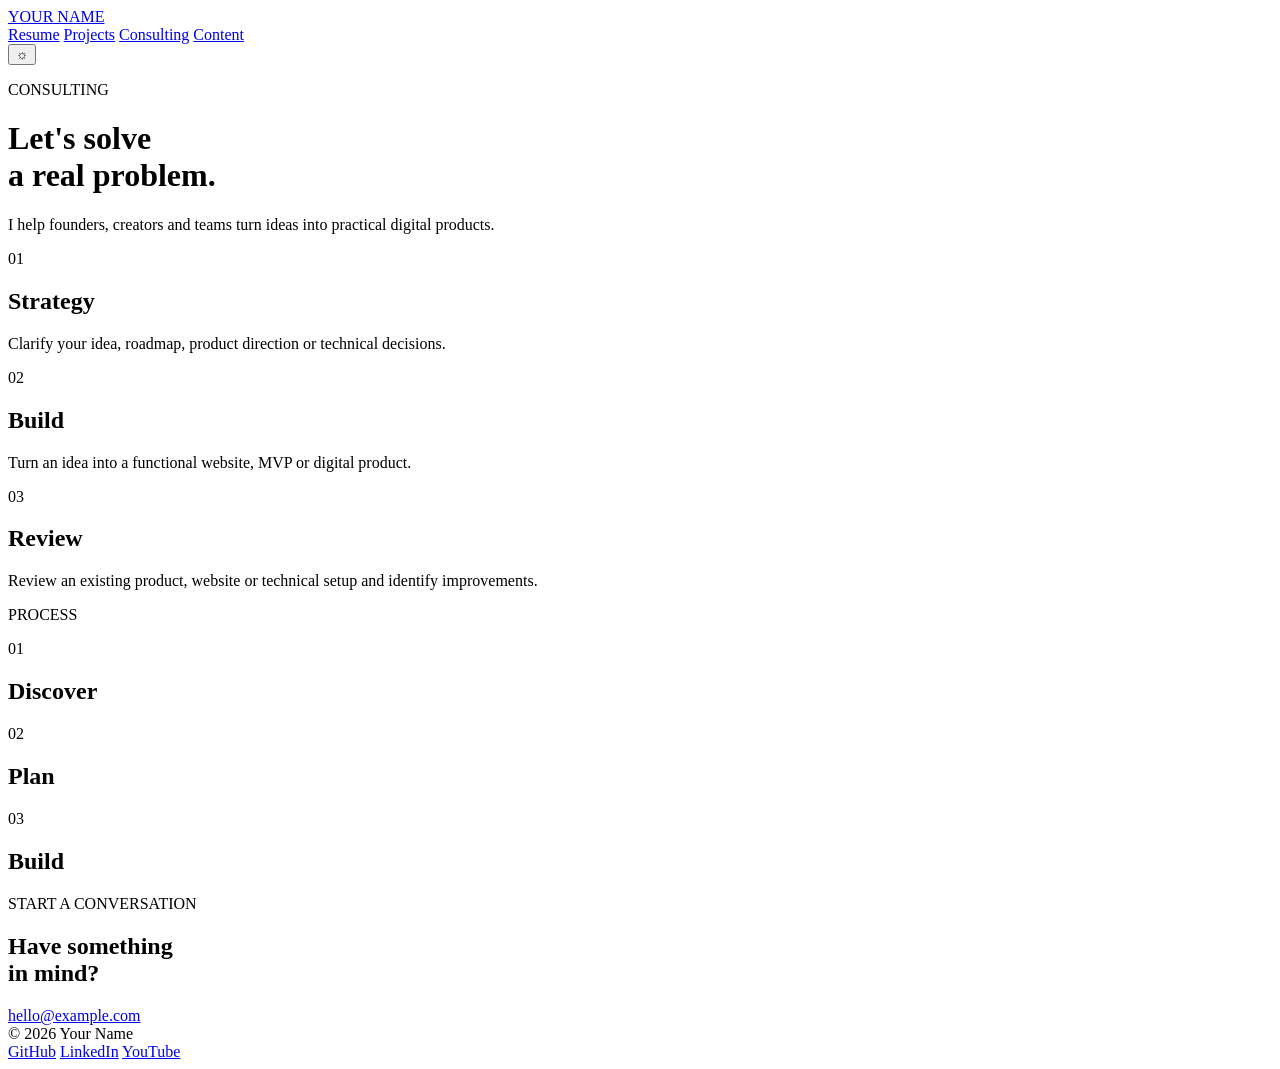
==== consulting.html @ 7d842331 "Add consulting.html with service offerings and process" ====
<!DOCTYPE html>
<html lang="en">
<head>
  <meta charset="UTF-8">
  <meta name="viewport" content="width=device-width, initial-scale=1.0">
  <title>Consulting — Your Name</title>
  <link rel="stylesheet" href="style.css">
</head>

<body>

<header class="navbar">
  <a href="index.html" class="logo">YOUR NAME</a>

  <nav>
    <a href="resume.html">Resume</a>
    <a href="projects.html">Projects</a>
    <a class="active" href="consulting.html">Consulting</a>
    <a href="content.html">Content</a>
  </nav>

  <button id="themeToggle" class="theme-btn">☼</button>
</header>


<main class="page">

  <p class="label">CONSULTING</p>

  <h1>Let's solve<br>a real problem.</h1>

  <p class="page-intro">
    I help founders, creators and teams turn ideas
    into practical digital products.
  </p>


  <section class="services">

    <article>
      <span>01</span>
      <h2>Strategy</h2>
      <p>
        Clarify your idea, roadmap, product direction
        or technical decisions.
      </p>
    </article>

    <article>
      <span>02</span>
      <h2>Build</h2>
      <p>
        Turn an idea into a functional website,
        MVP or digital product.
      </p>
    </article>

    <article>
      <span>03</span>
      <h2>Review</h2>
      <p>
        Review an existing product, website or
        technical setup and identify improvements.
      </p>
    </article>

  </section>


  <section class="process">

    <p class="label">PROCESS</p>

    <div class="process-row">
      <div>
        <span>01</span>
        <h2>Discover</h2>
      </div>

      <div>
        <span>02</span>
        <h2>Plan</h2>
      </div>

      <div>
        <span>03</span>
        <h2>Build</h2>
      </div>
    </div>

  </section>


  <section class="contact-box">

    <p class="label">START A CONVERSATION</p>

    <h2>Have something<br>in mind?</h2>

    <a href="mailto:hello@example.com" class="btn btn-dark">
      hello@example.com
    </a>

  </section>

</main>


<footer>
  <span>© 2026 Your Name</span>

  <div>
    <a href="#">GitHub</a>
    <a href="#">LinkedIn</a>
    <a href="#">YouTube</a>
  </div>
</footer>

<script src="script.js"></script>

</body>
</html>
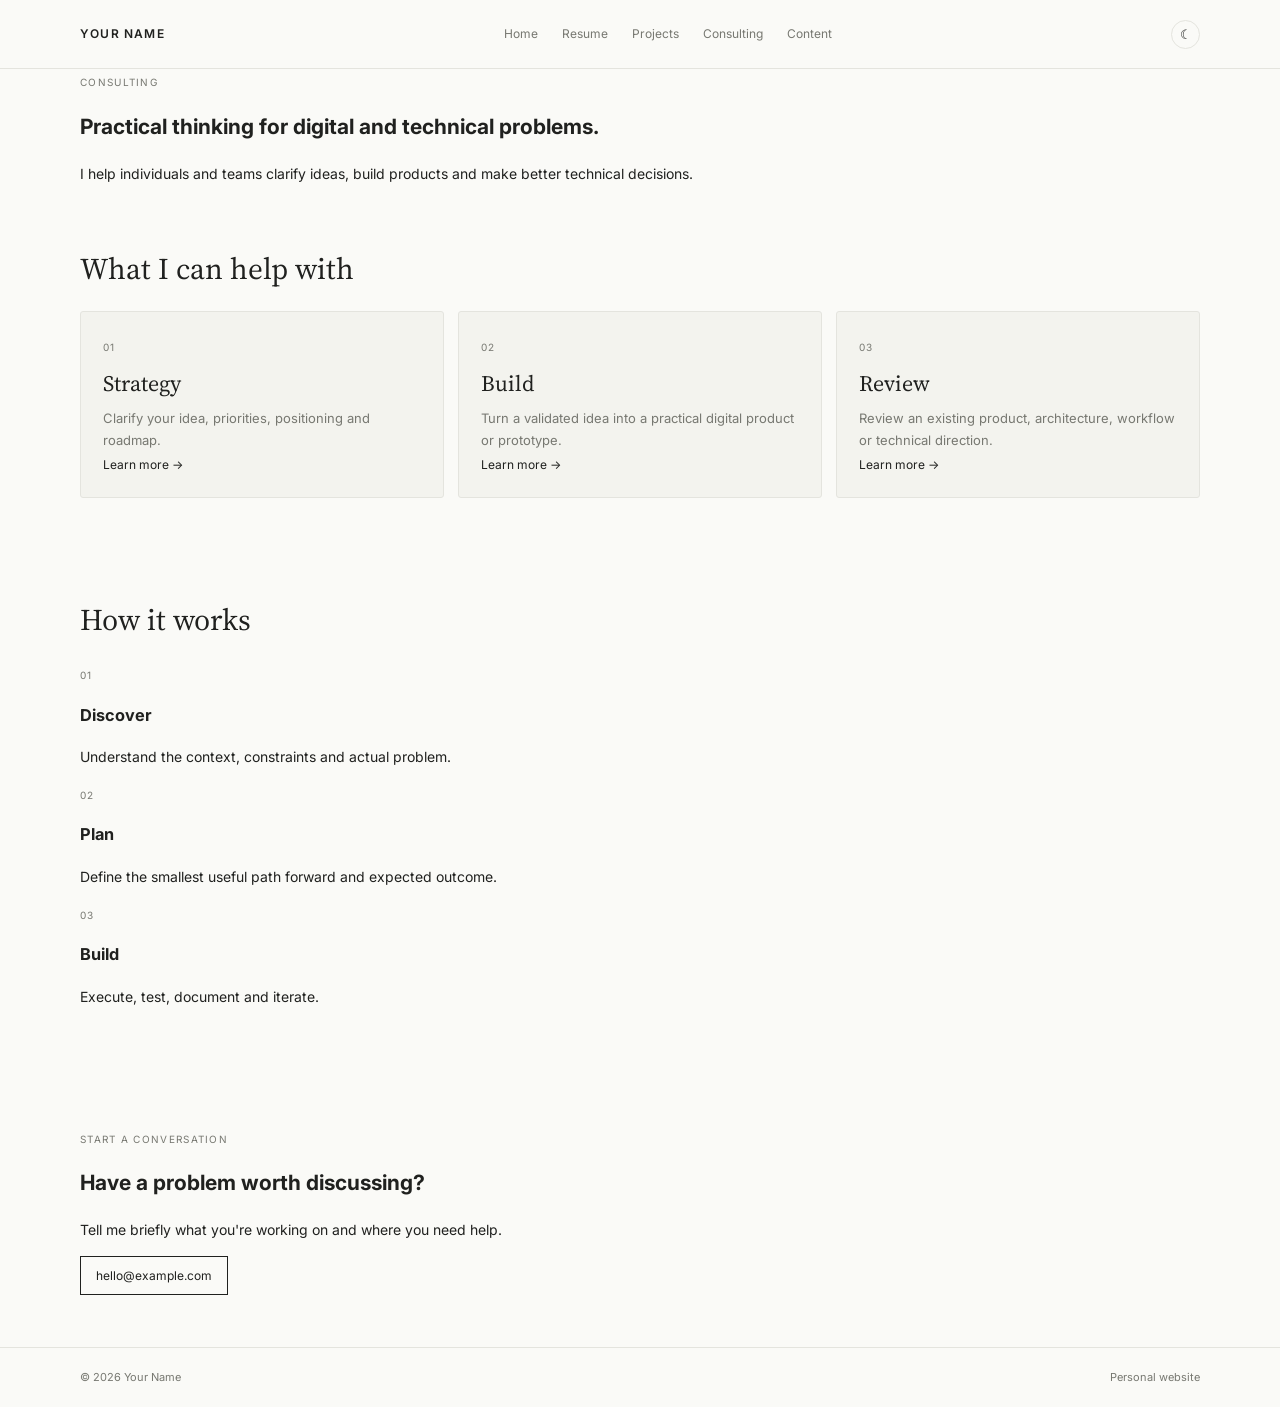
==== commit a075efdd: "Refactor consulting.html for improved layout and content Updated the structure and content of the co" ====
--- a/consulting.html
+++ b/consulting.html
@@ -9,114 +9,141 @@
 
 <body>
 
-<header class="navbar">
-  <a href="index.html" class="logo">YOUR NAME</a>
+<header class="header">
+  <div class="container nav">
+    <a href="index.html" class="logo">YOUR NAME</a>
 
-  <nav>
-    <a href="resume.html">Resume</a>
-    <a href="projects.html">Projects</a>
-    <a class="active" href="consulting.html">Consulting</a>
-    <a href="content.html">Content</a>
-  </nav>
+    <nav>
+      <a href="index.html">Home</a>
+      <a href="resume.html">Resume</a>
+      <a href="projects.html">Projects</a>
+      <a href="consulting.html">Consulting</a>
+      <a href="content.html">Content</a>
+    </nav>
 
-  <button id="themeToggle" class="theme-btn">☼</button>
+    <button id="themeToggle">☾</button>
+  </div>
 </header>
 
+<main>
 
-<main class="page">
-
-  <p class="label">CONSULTING</p>
-
-  <h1>Let's solve<br>a real problem.</h1>
-
-  <p class="page-intro">
-    I help founders, creators and teams turn ideas
-    into practical digital products.
+<section class="page-hero container">
+  <span class="small-label">CONSULTING</span>
+  <h1>Practical thinking for digital and technical problems.</h1>
+  <p>
+    I help individuals and teams clarify ideas,
+    build products and make better technical decisions.
   </p>
+</section>
 
 
-  <section class="services">
+<section class="section container">
 
-    <article>
-      <span>01</span>
-      <h2>Strategy</h2>
+  <div class="section-heading">
+    <h2>What I can help with</h2>
+  </div>
+
+  <div class="cards">
+
+    <article class="card service-card">
+      <span class="small-label">01</span>
+      <h3>Strategy</h3>
       <p>
-        Clarify your idea, roadmap, product direction
-        or technical decisions.
+        Clarify your idea, priorities, positioning
+        and roadmap.
+      </p>
+      <a href="#" class="text-link">Learn more →</a>
+    </article>
+
+    <article class="card service-card">
+      <span class="small-label">02</span>
+      <h3>Build</h3>
+      <p>
+        Turn a validated idea into a practical
+        digital product or prototype.
+      </p>
+      <a href="#" class="text-link">Learn more →</a>
+    </article>
+
+    <article class="card service-card">
+      <span class="small-label">03</span>
+      <h3>Review</h3>
+      <p>
+        Review an existing product, architecture,
+        workflow or technical direction.
+      </p>
+      <a href="#" class="text-link">Learn more →</a>
+    </article>
+
+  </div>
+
+</section>
+
+
+<section class="section container">
+
+  <div class="section-heading">
+    <h2>How it works</h2>
+  </div>
+
+  <div class="process-grid">
+
+    <article class="process-card">
+      <span class="small-label">01</span>
+      <h3>Discover</h3>
+      <p>
+        Understand the context, constraints
+        and actual problem.
       </p>
     </article>
 
-    <article>
-      <span>02</span>
-      <h2>Build</h2>
+    <article class="process-card">
+      <span class="small-label">02</span>
+      <h3>Plan</h3>
       <p>
-        Turn an idea into a functional website,
-        MVP or digital product.
+        Define the smallest useful path forward
+        and expected outcome.
       </p>
     </article>
 
-    <article>
-      <span>03</span>
-      <h2>Review</h2>
+    <article class="process-card">
+      <span class="small-label">03</span>
+      <h3>Build</h3>
       <p>
-        Review an existing product, website or
-        technical setup and identify improvements.
+        Execute, test, document and iterate.
       </p>
     </article>
 
-  </section>
+  </div>
+
+</section>
 
 
-  <section class="process">
+<section class="section container">
 
-    <p class="label">PROCESS</p>
-
-    <div class="process-row">
-      <div>
-        <span>01</span>
-        <h2>Discover</h2>
-      </div>
-
-      <div>
-        <span>02</span>
-        <h2>Plan</h2>
-      </div>
-
-      <div>
-        <span>03</span>
-        <h2>Build</h2>
-      </div>
-    </div>
-
-  </section>
-
-
-  <section class="contact-box">
-
-    <p class="label">START A CONVERSATION</p>
-
-    <h2>Have something<br>in mind?</h2>
-
-    <a href="mailto:hello@example.com" class="btn btn-dark">
+  <div class="contact-card">
+    <span class="small-label">START A CONVERSATION</span>
+    <h2>Have a problem worth discussing?</h2>
+    <p>
+      Tell me briefly what you're working on
+      and where you need help.
+    </p>
+    <a href="mailto:hello@example.com" class="btn">
       hello@example.com
     </a>
+  </div>
 
-  </section>
+</section>
 
 </main>
 
-
 <footer>
-  <span>© 2026 Your Name</span>
-
-  <div>
-    <a href="#">GitHub</a>
-    <a href="#">LinkedIn</a>
-    <a href="#">YouTube</a>
+  <div class="container footer-inner">
+    <span>© 2026 Your Name</span>
+    <span>Personal website</span>
   </div>
 </footer>
 
 <script src="script.js"></script>
-
 </body>
 </html>
--- a/style.css
+++ b/style.css
@@ -0,0 +1,346 @@
+@import url('https://fonts.googleapis.com/css2?family=Inter:wght@400;500;600&family=Source+Serif+4:wght@400;500&display=swap');
+
+:root {
+  --bg: #fafaf7;
+  --text: #20211f;
+  --muted: #777871;
+  --border: #e4e4de;
+  --card: #f3f3ee;
+}
+
+* {
+  box-sizing: border-box;
+}
+
+html {
+  scroll-behavior: smooth;
+}
+
+body {
+  margin: 0;
+  background: var(--bg);
+  color: var(--text);
+  font-family: Inter, sans-serif;
+  font-size: 14px;
+  line-height: 1.65;
+}
+
+.container {
+  width: min(1120px, calc(100% - 44px));
+  margin: auto;
+}
+
+a {
+  color: inherit;
+  text-decoration: none;
+}
+
+
+/* NAV */
+
+.header {
+  border-bottom: 1px solid var(--border);
+}
+
+.nav {
+  height: 68px;
+  display: flex;
+  align-items: center;
+  justify-content: space-between;
+}
+
+.logo {
+  font-size: 12px;
+  font-weight: 600;
+  letter-spacing: .1em;
+}
+
+nav {
+  display: flex;
+  gap: 24px;
+}
+
+nav a {
+  font-size: 12px;
+  color: var(--muted);
+}
+
+nav a:hover {
+  color: var(--text);
+}
+
+#themeToggle {
+  width: 29px;
+  height: 29px;
+  border: 1px solid var(--border);
+  background: transparent;
+  color: var(--text);
+  border-radius: 50%;
+  cursor: pointer;
+}
+
+
+/* HERO */
+
+.hero {
+  padding: 72px 0 62px;
+}
+
+.eyebrow,
+.small-label {
+  color: var(--muted);
+  font-size: 10px;
+  text-transform: uppercase;
+  letter-spacing: .13em;
+}
+
+.eyebrow {
+  margin-bottom: 15px;
+}
+
+.hero h1 {
+  max-width: 780px;
+  margin: 0;
+  font-family: "Source Serif 4", Georgia, serif;
+  font-size: clamp(42px, 5vw, 60px);
+  line-height: 1.08;
+  font-weight: 400;
+  letter-spacing: -.025em;
+}
+
+.hero-text {
+  max-width: 610px;
+  margin: 20px 0 24px;
+  color: var(--muted);
+  font-size: 15px;
+}
+
+.hero-actions {
+  display: flex;
+  gap: 10px;
+}
+
+.btn {
+  display: inline-block;
+  padding: 9px 15px;
+  border: 1px solid var(--text);
+  font-size: 12px;
+}
+
+.btn.secondary {
+  border-color: var(--border);
+  color: var(--muted);
+}
+
+
+/* SECTIONS */
+
+.section {
+  padding: 52px 0;
+}
+
+.section-heading {
+  display: flex;
+  align-items: baseline;
+  justify-content: space-between;
+  margin-bottom: 24px;
+}
+
+.section-heading h2,
+.about h2,
+.contact h2 {
+  margin: 0;
+  font-family: "Source Serif 4", Georgia, serif;
+  font-size: 30px;
+  line-height: 1.2;
+  font-weight: 400;
+}
+
+.section-heading a {
+  color: var(--muted);
+  font-size: 11px;
+}
+
+
+/* CARDS */
+
+.cards {
+  display: grid;
+  grid-template-columns: repeat(3, 1fr);
+  gap: 14px;
+}
+
+.card {
+  padding: 22px;
+  background: var(--card);
+  border: 1px solid var(--border);
+  border-radius: 3px;
+}
+
+.card h3 {
+  margin: 8px 0 7px;
+  font-family: "Source Serif 4", Georgia, serif;
+  font-size: 22px;
+  font-weight: 400;
+}
+
+.card p {
+  margin: 0;
+  color: var(--muted);
+  font-size: 13px;
+}
+
+.tags {
+  display: flex;
+  gap: 6px;
+  margin-top: 18px;
+}
+
+.tags span {
+  padding: 3px 7px;
+  border: 1px solid var(--border);
+  color: var(--muted);
+  font-size: 10px;
+}
+
+
+/* ABOUT */
+
+.about {
+  display: grid;
+  grid-template-columns: 1fr 1.7fr;
+  gap: 65px;
+}
+
+.about p {
+  max-width: 650px;
+  margin: 0 0 12px;
+  font-size: 15px;
+}
+
+.text-link {
+  display: inline-block;
+  margin-top: 4px;
+  font-size: 12px;
+}
+
+
+/* CONTENT */
+
+.content-grid {
+  display: grid;
+  grid-template-columns: 1fr 1fr;
+  gap: 14px;
+}
+
+.content-grid article {
+  padding: 22px;
+  background: var(--card);
+  border: 1px solid var(--border);
+  border-radius: 3px;
+}
+
+.content-grid h3 {
+  margin: 7px 0 4px;
+  font-family: "Source Serif 4", Georgia, serif;
+  font-size: 21px;
+  font-weight: 400;
+}
+
+.content-grid p {
+  margin: 0;
+  color: var(--muted);
+  font-size: 13px;
+}
+
+
+/* CONTACT */
+
+.contact {
+  padding-top: 58px;
+  padding-bottom: 65px;
+}
+
+.contact h2 {
+  max-width: 550px;
+  margin: 10px 0 20px;
+}
+
+
+/* FOOTER */
+
+footer {
+  border-top: 1px solid var(--border);
+}
+
+.footer-inner {
+  display: flex;
+  justify-content: space-between;
+  padding: 20px 0;
+  color: var(--muted);
+  font-size: 11px;
+}
+
+
+/* DARK MODE */
+
+body.dark {
+  --bg: #181916;
+  --text: #eeeeea;
+  --muted: #a3a49d;
+  --border: #383934;
+  --card: #20211e;
+}
+
+
+/* MOBILE */
+
+@media (max-width: 720px) {
+
+  .container {
+    width: min(100% - 28px, 1120px);
+  }
+
+  nav {
+    gap: 11px;
+  }
+
+  nav a {
+    font-size: 11px;
+  }
+
+  .hero {
+    padding: 58px 0 50px;
+  }
+
+  .hero h1 {
+    font-size: 43px;
+  }
+
+  .section {
+    padding: 42px 0;
+  }
+
+  .section-heading {
+    margin-bottom: 18px;
+  }
+
+  .cards,
+  .content-grid {
+    grid-template-columns: 1fr;
+  }
+
+  .about {
+    grid-template-columns: 1fr;
+    gap: 20px;
+  }
+
+  .footer-inner {
+    display: block;
+  }
+
+  .footer-inner span {
+    display: block;
+    margin-bottom: 4px;
+  }
+}
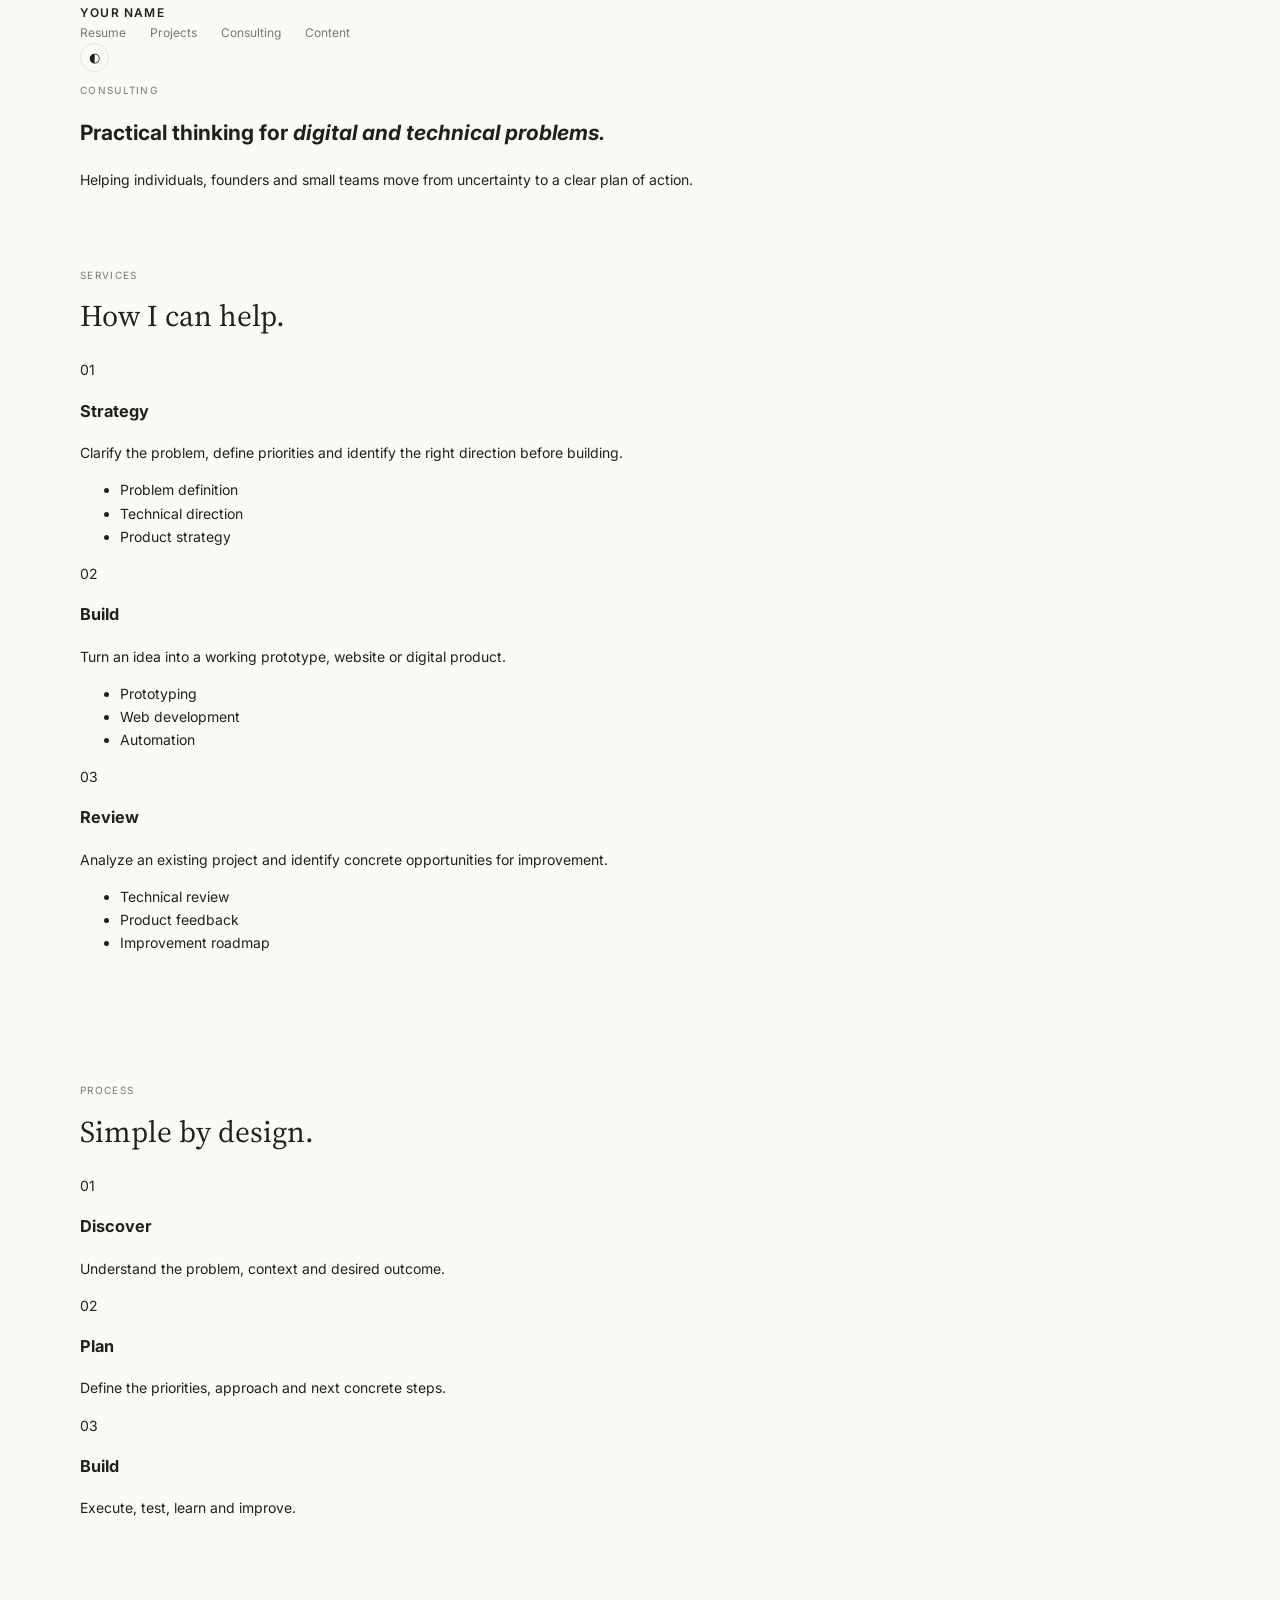
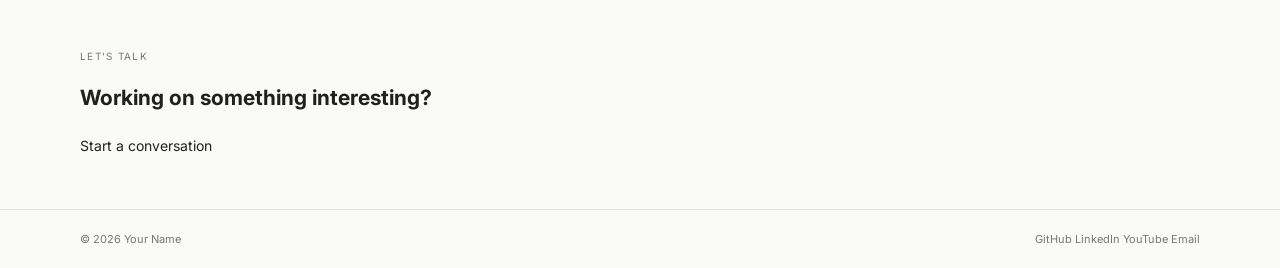
==== commit 9ba97ddb: "Revamp consulting.html layout and content Updated the consulting page layout and content, including " ====
--- a/consulting.html
+++ b/consulting.html
@@ -3,147 +3,213 @@
 <head>
   <meta charset="UTF-8">
   <meta name="viewport" content="width=device-width, initial-scale=1.0">
+
   <title>Consulting — Your Name</title>
+
+  <link rel="preconnect" href="https://fonts.googleapis.com">
+  <link rel="preconnect" href="https://fonts.gstatic.com" crossorigin>
+  <link href="https://fonts.googleapis.com/css2?family=Inter:wght@400;500;600&family=Source+Serif+4:wght@400;500&display=swap" rel="stylesheet">
+
   <link rel="stylesheet" href="style.css">
 </head>
 
 <body>
 
-<header class="header">
-  <div class="container nav">
+<header class="site-header">
+  <div class="container nav-inner">
+
     <a href="index.html" class="logo">YOUR NAME</a>
 
-    <nav>
-      <a href="index.html">Home</a>
+    <nav class="main-nav">
       <a href="resume.html">Resume</a>
       <a href="projects.html">Projects</a>
-      <a href="consulting.html">Consulting</a>
+      <a href="consulting.html" class="active">Consulting</a>
       <a href="content.html">Content</a>
     </nav>
 
-    <button id="themeToggle">☾</button>
+    <button id="themeToggle" class="theme-toggle">◐</button>
+
   </div>
 </header>
 
+
 <main>
 
-<section class="page-hero container">
-  <span class="small-label">CONSULTING</span>
-  <h1>Practical thinking for digital and technical problems.</h1>
-  <p>
-    I help individuals and teams clarify ideas,
-    build products and make better technical decisions.
-  </p>
-</section>
-
-
-<section class="section container">
-
-  <div class="section-heading">
-    <h2>What I can help with</h2>
-  </div>
-
-  <div class="cards">
-
-    <article class="card service-card">
-      <span class="small-label">01</span>
-      <h3>Strategy</h3>
+  <section class="page-hero">
+    <div class="container">
+
+      <p class="eyebrow">Consulting</p>
+
+      <h1>
+        Practical thinking for
+        <em>digital and technical problems.</em>
+      </h1>
+
       <p>
-        Clarify your idea, priorities, positioning
-        and roadmap.
+        Helping individuals, founders and small teams move
+        from uncertainty to a clear plan of action.
       </p>
-      <a href="#" class="text-link">Learn more →</a>
-    </article>
-
-    <article class="card service-card">
-      <span class="small-label">02</span>
-      <h3>Build</h3>
-      <p>
-        Turn a validated idea into a practical
-        digital product or prototype.
-      </p>
-      <a href="#" class="text-link">Learn more →</a>
-    </article>
-
-    <article class="card service-card">
-      <span class="small-label">03</span>
-      <h3>Review</h3>
-      <p>
-        Review an existing product, architecture,
-        workflow or technical direction.
-      </p>
-      <a href="#" class="text-link">Learn more →</a>
-    </article>
-
-  </div>
-
-</section>
-
-
-<section class="section container">
-
-  <div class="section-heading">
-    <h2>How it works</h2>
-  </div>
-
-  <div class="process-grid">
-
-    <article class="process-card">
-      <span class="small-label">01</span>
-      <h3>Discover</h3>
-      <p>
-        Understand the context, constraints
-        and actual problem.
-      </p>
-    </article>
-
-    <article class="process-card">
-      <span class="small-label">02</span>
-      <h3>Plan</h3>
-      <p>
-        Define the smallest useful path forward
-        and expected outcome.
-      </p>
-    </article>
-
-    <article class="process-card">
-      <span class="small-label">03</span>
-      <h3>Build</h3>
-      <p>
-        Execute, test, document and iterate.
-      </p>
-    </article>
-
-  </div>
-
-</section>
-
-
-<section class="section container">
-
-  <div class="contact-card">
-    <span class="small-label">START A CONVERSATION</span>
-    <h2>Have a problem worth discussing?</h2>
-    <p>
-      Tell me briefly what you're working on
-      and where you need help.
-    </p>
-    <a href="mailto:hello@example.com" class="btn">
-      hello@example.com
-    </a>
-  </div>
-
-</section>
+
+    </div>
+  </section>
+
+
+  <!-- SERVICES -->
+  <section class="section">
+    <div class="container">
+
+      <div class="section-heading">
+        <div>
+          <p class="eyebrow">Services</p>
+          <h2>How I can help.</h2>
+        </div>
+      </div>
+
+
+      <div class="card-grid three">
+
+        <article class="service-card large">
+          <span class="service-index">01</span>
+
+          <h3>Strategy</h3>
+
+          <p>
+            Clarify the problem, define priorities and identify
+            the right direction before building.
+          </p>
+
+          <ul class="service-list">
+            <li>Problem definition</li>
+            <li>Technical direction</li>
+            <li>Product strategy</li>
+          </ul>
+        </article>
+
+
+        <article class="service-card large">
+          <span class="service-index">02</span>
+
+          <h3>Build</h3>
+
+          <p>
+            Turn an idea into a working prototype, website
+            or digital product.
+          </p>
+
+          <ul class="service-list">
+            <li>Prototyping</li>
+            <li>Web development</li>
+            <li>Automation</li>
+          </ul>
+        </article>
+
+
+        <article class="service-card large">
+          <span class="service-index">03</span>
+
+          <h3>Review</h3>
+
+          <p>
+            Analyze an existing project and identify
+            concrete opportunities for improvement.
+          </p>
+
+          <ul class="service-list">
+            <li>Technical review</li>
+            <li>Product feedback</li>
+            <li>Improvement roadmap</li>
+          </ul>
+        </article>
+
+      </div>
+
+    </div>
+  </section>
+
+
+  <!-- PROCESS -->
+  <section class="section section-soft">
+    <div class="container">
+
+      <div class="section-heading">
+        <div>
+          <p class="eyebrow">Process</p>
+          <h2>Simple by design.</h2>
+        </div>
+      </div>
+
+
+      <div class="process-grid">
+
+        <article class="process-card">
+          <span>01</span>
+          <h3>Discover</h3>
+          <p>
+            Understand the problem, context and desired outcome.
+          </p>
+        </article>
+
+        <article class="process-card">
+          <span>02</span>
+          <h3>Plan</h3>
+          <p>
+            Define the priorities, approach and next concrete steps.
+          </p>
+        </article>
+
+        <article class="process-card">
+          <span>03</span>
+          <h3>Build</h3>
+          <p>
+            Execute, test, learn and improve.
+          </p>
+        </article>
+
+      </div>
+
+    </div>
+  </section>
+
+
+  <!-- CONTACT -->
+  <section class="section">
+    <div class="container">
+
+      <div class="contact-card">
+
+        <div>
+          <p class="eyebrow">Let's talk</p>
+          <h2>Working on something interesting?</h2>
+        </div>
+
+        <a href="mailto:hello@example.com" class="button button-dark">
+          Start a conversation
+        </a>
+
+      </div>
+
+    </div>
+  </section>
 
 </main>
 
-<footer>
+
+<footer class="site-footer">
   <div class="container footer-inner">
+
     <span>© 2026 Your Name</span>
-    <span>Personal website</span>
+
+    <div class="socials">
+      <a href="https://github.com/YOURUSERNAME" target="_blank" rel="noopener noreferrer">GitHub</a>
+      <a href="https://www.linkedin.com/in/YOURUSERNAME/" target="_blank" rel="noopener noreferrer">LinkedIn</a>
+      <a href="https://www.youtube.com/@YOURCHANNEL" target="_blank" rel="noopener noreferrer">YouTube</a>
+      <a href="mailto:hello@example.com">Email</a>
+    </div>
+
   </div>
 </footer>
 
 <script src="script.js"></script>
+
 </body>
 </html>
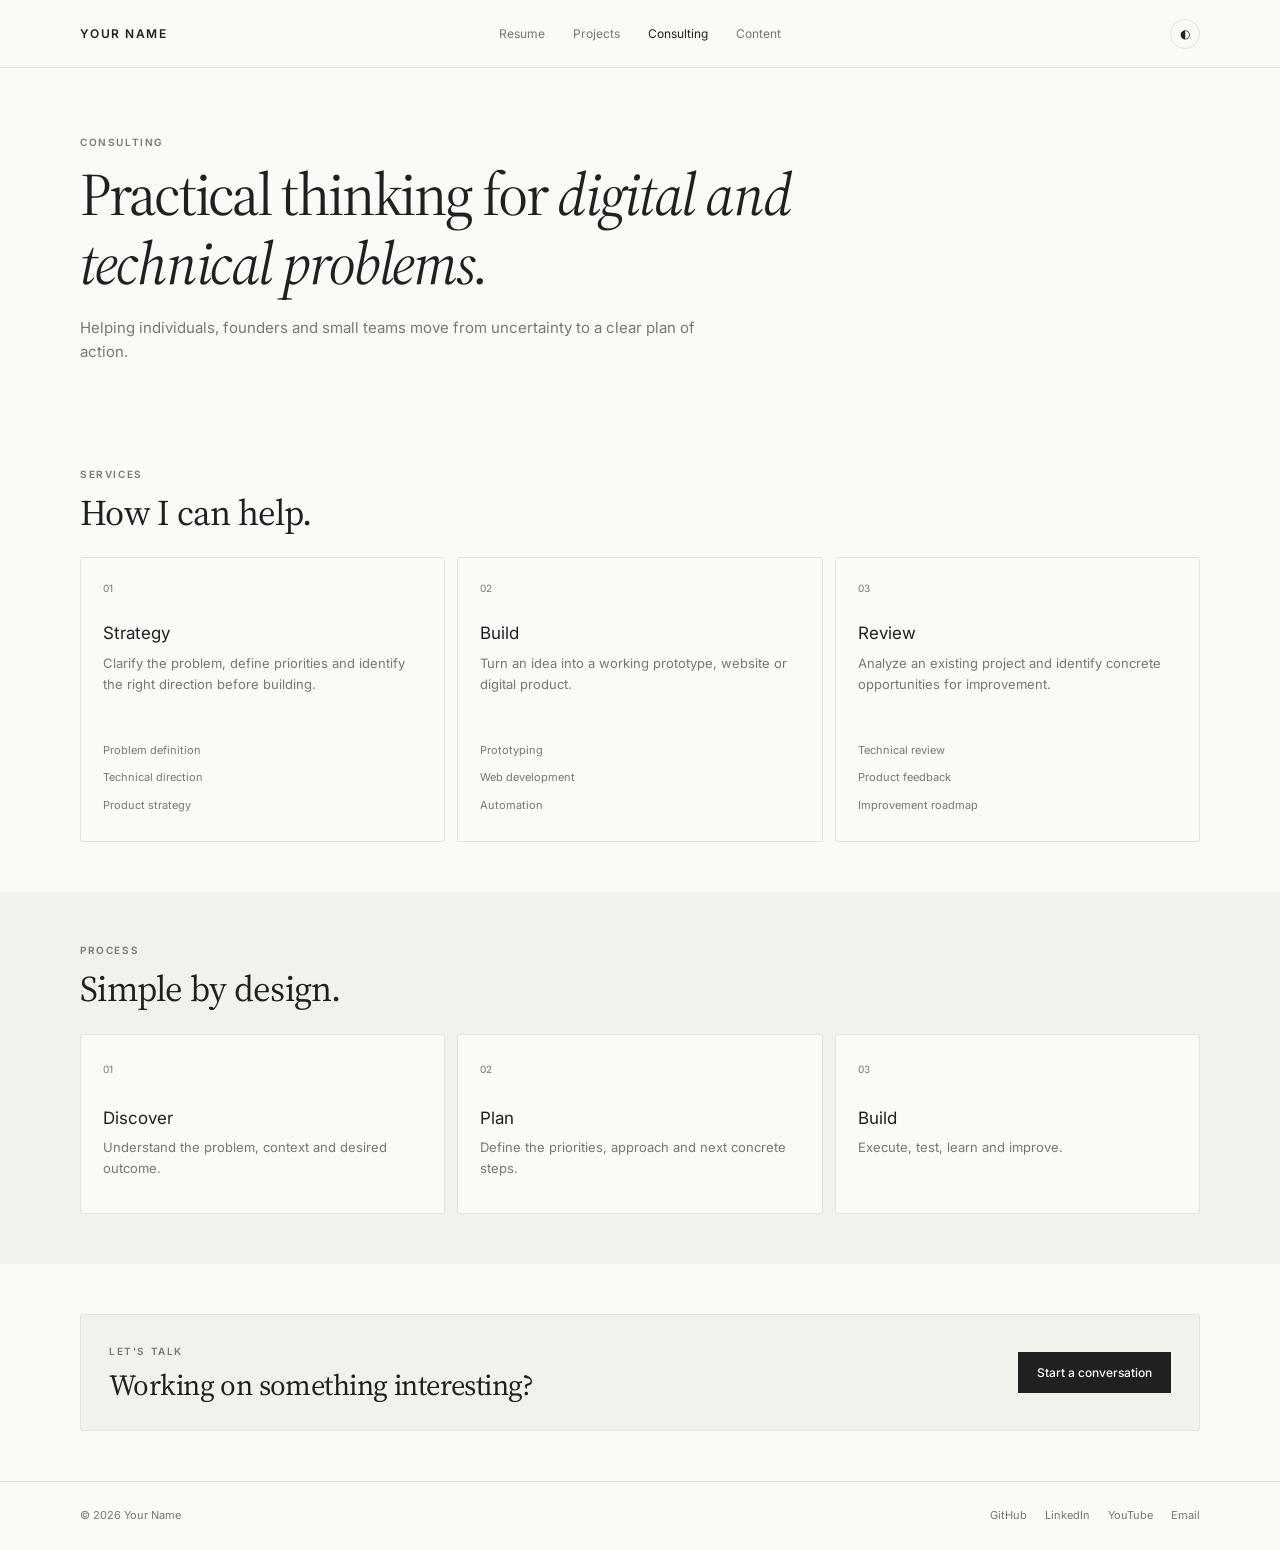
==== commit eb3894c0: "Refactor consulting.html for better structure and clarity Updated various elements in the consulting" ====
--- a/consulting.html
+++ b/consulting.html
@@ -1,44 +1,67 @@
 <!DOCTYPE html>
 <html lang="en">
+
 <head>
+
   <meta charset="UTF-8">
   <meta name="viewport" content="width=device-width, initial-scale=1.0">
 
   <title>Consulting — Your Name</title>
 
-  <link rel="preconnect" href="https://fonts.googleapis.com">
-  <link rel="preconnect" href="https://fonts.gstatic.com" crossorigin>
-  <link href="https://fonts.googleapis.com/css2?family=Inter:wght@400;500;600&family=Source+Serif+4:wght@400;500&display=swap" rel="stylesheet">
-
   <link rel="stylesheet" href="style.css">
+
 </head>
 
 <body>
 
 <header class="site-header">
+
   <div class="container nav-inner">
 
-    <a href="index.html" class="logo">YOUR NAME</a>
+    <a href="index.html" class="logo">
+      YOUR NAME
+    </a>
 
     <nav class="main-nav">
-      <a href="resume.html">Resume</a>
-      <a href="projects.html">Projects</a>
-      <a href="consulting.html" class="active">Consulting</a>
-      <a href="content.html">Content</a>
+
+      <a href="resume.html">
+        Resume
+      </a>
+
+      <a href="projects.html">
+        Projects
+      </a>
+
+      <a href="consulting.html" class="active">
+        Consulting
+      </a>
+
+      <a href="content.html">
+        Content
+      </a>
+
     </nav>
 
-    <button id="themeToggle" class="theme-toggle">◐</button>
+    <button
+      id="themeToggle"
+      class="theme-toggle">
+      ◐
+    </button>
 
   </div>
+
 </header>
 
 
 <main>
 
   <section class="page-hero">
+
     <div class="container">
 
-      <p class="eyebrow">Consulting</p>
+      <p class="eyebrow">
+        Consulting
+      </p>
 
       <h1>
         Practical thinking for
@@ -46,36 +69,52 @@
       </h1>
 
       <p>
-        Helping individuals, founders and small teams move
-        from uncertainty to a clear plan of action.
+        Helping individuals, founders and small teams
+        move from uncertainty to a clear plan of action.
       </p>
 
     </div>
+
   </section>
 
 
-  <!-- SERVICES -->
   <section class="section">
+
     <div class="container">
 
       <div class="section-heading">
+
         <div>
-          <p class="eyebrow">Services</p>
-          <h2>How I can help.</h2>
+
+          <p class="eyebrow">
+            Services
+          </p>
+
+          <h2>
+            How I can help.
+          </h2>
+
         </div>
+
       </div>
 
 
       <div class="card-grid three">
 
+
         <article class="service-card large">
-          <span class="service-index">01</span>
-
-          <h3>Strategy</h3>
-
-          <p>
-            Clarify the problem, define priorities and identify
-            the right direction before building.
+
+          <span class="service-index">
+            01
+          </span>
+
+          <h3>
+            Strategy
+          </h3>
+
+          <p>
+            Clarify the problem, define priorities
+            and identify the right direction before building.
           </p>
 
           <ul class="service-list">
@@ -83,17 +122,23 @@
             <li>Technical direction</li>
             <li>Product strategy</li>
           </ul>
+
         </article>
 
 
         <article class="service-card large">
-          <span class="service-index">02</span>
-
-          <h3>Build</h3>
-
-          <p>
-            Turn an idea into a working prototype, website
-            or digital product.
+
+          <span class="service-index">
+            02
+          </span>
+
+          <h3>
+            Build
+          </h3>
+
+          <p>
+            Turn an idea into a working prototype,
+            website or digital product.
           </p>
 
           <ul class="service-list">
@@ -101,13 +146,19 @@
             <li>Web development</li>
             <li>Automation</li>
           </ul>
+
         </article>
 
 
         <article class="service-card large">
-          <span class="service-index">03</span>
-
-          <h3>Review</h3>
+
+          <span class="service-index">
+            03
+          </span>
+
+          <h3>
+            Review
+          </h3>
 
           <p>
             Analyze an existing project and identify
@@ -119,95 +170,164 @@
             <li>Product feedback</li>
             <li>Improvement roadmap</li>
           </ul>
-        </article>
-
-      </div>
-
-    </div>
+
+        </article>
+
+
+      </div>
+
+    </div>
+
   </section>
 
 
-  <!-- PROCESS -->
   <section class="section section-soft">
+
     <div class="container">
 
       <div class="section-heading">
+
         <div>
-          <p class="eyebrow">Process</p>
-          <h2>Simple by design.</h2>
+
+          <p class="eyebrow">
+            Process
+          </p>
+
+          <h2>
+            Simple by design.
+          </h2>
+
         </div>
+
       </div>
 
 
       <div class="process-grid">
 
         <article class="process-card">
+
           <span>01</span>
-          <h3>Discover</h3>
-          <p>
-            Understand the problem, context and desired outcome.
-          </p>
-        </article>
+
+          <h3>
+            Discover
+          </h3>
+
+          <p>
+            Understand the problem, context
+            and desired outcome.
+          </p>
+
+        </article>
+
 
         <article class="process-card">
+
           <span>02</span>
-          <h3>Plan</h3>
-          <p>
-            Define the priorities, approach and next concrete steps.
-          </p>
-        </article>
+
+          <h3>
+            Plan
+          </h3>
+
+          <p>
+            Define the priorities, approach
+            and next concrete steps.
+          </p>
+
+        </article>
+
 
         <article class="process-card">
+
           <span>03</span>
-          <h3>Build</h3>
+
+          <h3>
+            Build
+          </h3>
+
           <p>
             Execute, test, learn and improve.
           </p>
-        </article>
-
-      </div>
-
-    </div>
+
+        </article>
+
+      </div>
+
+    </div>
+
   </section>
 
 
-  <!-- CONTACT -->
   <section class="section">
+
     <div class="container">
 
       <div class="contact-card">
 
         <div>
-          <p class="eyebrow">Let's talk</p>
-          <h2>Working on something interesting?</h2>
+
+          <p class="eyebrow">
+            Let's talk
+          </p>
+
+          <h2>
+            Working on something interesting?
+          </h2>
+
         </div>
 
-        <a href="mailto:hello@example.com" class="button button-dark">
+        <a
+          href="mailto:hello@example.com"
+          class="button button-dark">
           Start a conversation
         </a>
 
       </div>
 
     </div>
+
   </section>
 
 </main>
 
 
 <footer class="site-footer">
+
   <div class="container footer-inner">
 
-    <span>© 2026 Your Name</span>
+    <span>
+      © 2026 Your Name
+    </span>
 
     <div class="socials">
-      <a href="https://github.com/YOURUSERNAME" target="_blank" rel="noopener noreferrer">GitHub</a>
-      <a href="https://www.linkedin.com/in/YOURUSERNAME/" target="_blank" rel="noopener noreferrer">LinkedIn</a>
-      <a href="https://www.youtube.com/@YOURCHANNEL" target="_blank" rel="noopener noreferrer">YouTube</a>
-      <a href="mailto:hello@example.com">Email</a>
+
+      <a href="https://github.com/YOURUSERNAME"
+         target="_blank"
+         rel="noopener noreferrer">
+        GitHub
+      </a>
+
+      <a href="https://www.linkedin.com/in/YOURUSERNAME/"
+         target="_blank"
+         rel="noopener noreferrer">
+        LinkedIn
+      </a>
+
+      <a href="https://www.youtube.com/@YOURCHANNEL"
+         target="_blank"
+         rel="noopener noreferrer">
+        YouTube
+      </a>
+
+      <a href="mailto:hello@example.com">
+        Email
+      </a>
+
     </div>
 
   </div>
+
 </footer>
+
 
 <script src="script.js"></script>
 
--- a/style.css
+++ b/style.css
@@ -1,14 +1,31 @@
-@import url('https://fonts.googleapis.com/css2?family=Inter:wght@400;500;600&family=Source+Serif+4:wght@400;500&display=swap');
+@import url('https://fonts.googleapis.com/css2?family=Inter:wght@400;500;600&family=Source+Serif+4:ital,wght@0,400;0,500;1,400&display=swap');
+
+/* =========================================================
+   VARIABLES
+========================================================= */
 
 :root {
   --bg: #fafaf7;
   --text: #20211f;
   --muted: #777871;
-  --border: #e4e4de;
-  --card: #f3f3ee;
-}
+  --border: #e3e3dd;
+  --card: #f2f2ed;
+  --white: #ffffff;
+
+  --max-width: 1120px;
+
+  --sans: "Inter", sans-serif;
+  --serif: "Source Serif 4", Georgia, serif;
+}
+
+
+/* =========================================================
+   RESET
+========================================================= */
 
 * {
+  margin: 0;
+  padding: 0;
   box-sizing: border-box;
 }
 
@@ -17,17 +34,16 @@
 }
 
 body {
-  margin: 0;
   background: var(--bg);
   color: var(--text);
-  font-family: Inter, sans-serif;
+
+  font-family: var(--sans);
   font-size: 14px;
-  line-height: 1.65;
-}
-
-.container {
-  width: min(1120px, calc(100% - 44px));
-  margin: auto;
+  line-height: 1.6;
+
+  transition:
+    background 0.25s ease,
+    color 0.25s ease;
 }
 
 a {
@@ -35,312 +51,943 @@
   text-decoration: none;
 }
 
-
-/* NAV */
-
-.header {
+button {
+  font-family: inherit;
+}
+
+.container {
+  width: min(calc(100% - 48px), var(--max-width));
+  margin: 0 auto;
+}
+
+
+/* =========================================================
+   TYPOGRAPHY
+========================================================= */
+
+h1,
+h2,
+h3 {
+  font-weight: 400;
+  line-height: 1.15;
+}
+
+h1,
+h2 {
+  font-family: var(--serif);
+}
+
+h1 em,
+h2 em {
+  font-style: italic;
+}
+
+h1 {
+  font-size: clamp(42px, 5vw, 60px);
+  letter-spacing: -0.035em;
+}
+
+h2 {
+  font-size: clamp(28px, 3.2vw, 36px);
+  letter-spacing: -0.02em;
+}
+
+h3 {
+  font-size: 17px;
+}
+
+p {
+  color: var(--muted);
+}
+
+.eyebrow {
+  margin-bottom: 10px;
+
+  color: var(--muted);
+
+  font-size: 10px;
+  font-weight: 600;
+  letter-spacing: 0.16em;
+  text-transform: uppercase;
+}
+
+
+/* =========================================================
+   HEADER
+========================================================= */
+
+.site-header {
+  height: 68px;
+
   border-bottom: 1px solid var(--border);
-}
-
-.nav {
-  height: 68px;
+
+  position: relative;
+  z-index: 20;
+}
+
+.nav-inner {
+  height: 100%;
+
+  display: grid;
+  grid-template-columns: 1fr auto 1fr;
+  align-items: center;
+}
+
+.logo {
+  justify-self: start;
+
+  font-size: 12px;
+  font-weight: 600;
+  letter-spacing: 0.12em;
+
+  white-space: nowrap;
+}
+
+.main-nav {
+  display: flex;
+  align-items: center;
+  justify-content: center;
+  gap: 28px;
+}
+
+.main-nav a {
+  color: var(--muted);
+
+  font-size: 12px;
+
+  transition: color 0.2s ease;
+}
+
+.main-nav a:hover,
+.main-nav a.active {
+  color: var(--text);
+}
+
+.theme-toggle {
+  justify-self: end;
+
+  width: 30px;
+  height: 30px;
+
+  display: grid;
+  place-items: center;
+
+  border: 1px solid var(--border);
+  border-radius: 50%;
+
+  background: transparent;
+  color: var(--text);
+
+  cursor: pointer;
+
+  font-size: 12px;
+}
+
+
+/* =========================================================
+   HERO
+========================================================= */
+
+.hero {
+  padding: 78px 0 62px;
+}
+
+.hero-content {
+  max-width: 830px;
+}
+
+.hero h1 {
+  max-width: 780px;
+  margin-bottom: 20px;
+}
+
+.hero-text {
+  max-width: 600px;
+  font-size: 15px;
+}
+
+.hero-actions {
+  display: flex;
+  gap: 10px;
+
+  margin-top: 27px;
+}
+
+
+/* =========================================================
+   INNER PAGE HERO
+========================================================= */
+
+.page-hero {
+  padding: 66px 0 52px;
+}
+
+.page-hero h1 {
+  max-width: 900px;
+  margin-bottom: 18px;
+}
+
+.page-hero p:last-child {
+  max-width: 620px;
+  font-size: 15px;
+}
+
+
+/* =========================================================
+   BUTTONS
+========================================================= */
+
+.button {
+  min-height: 41px;
+
+  display: inline-flex;
+  align-items: center;
+  justify-content: center;
+
+  padding: 0 18px;
+
+  border: 1px solid var(--border);
+
+  font-size: 12px;
+  font-weight: 500;
+
+  transition:
+    transform 0.2s ease,
+    opacity 0.2s ease;
+}
+
+.button:hover {
+  transform: translateY(-1px);
+}
+
+.button-dark {
+  background: var(--text);
+  color: var(--bg);
+  border-color: var(--text);
+}
+
+.button-light {
+  background: transparent;
+}
+
+.text-link {
+  display: inline-block;
+
+  font-size: 12px;
+  font-weight: 500;
+
+  border-bottom: 1px solid currentColor;
+  padding-bottom: 2px;
+}
+
+
+/* =========================================================
+   SECTIONS
+========================================================= */
+
+.section {
+  padding: 50px 0;
+}
+
+.section-soft {
+  background: var(--card);
+}
+
+.section-heading {
+  display: flex;
+  align-items: flex-end;
+  justify-content: space-between;
+
+  gap: 25px;
+
+  margin-bottom: 24px;
+}
+
+
+/* =========================================================
+   GENERAL CARDS
+========================================================= */
+
+.card-grid {
+  display: grid;
+  gap: 12px;
+}
+
+.card-grid.three {
+  grid-template-columns: repeat(3, 1fr);
+}
+
+
+/* =========================================================
+   WORK CARDS
+========================================================= */
+
+.work-card {
+  min-height: 225px;
+
+  display: flex;
+  flex-direction: column;
+
+  padding: 22px;
+
+  background: var(--card);
+  border: 1px solid var(--border);
+
+  border-radius: 3px;
+}
+
+.card-number {
+  margin-bottom: 34px;
+
+  color: var(--muted);
+  font-size: 10px;
+}
+
+.work-card h3 {
+  margin-bottom: 9px;
+}
+
+.work-card p {
+  font-size: 13px;
+}
+
+.tags {
+  display: flex;
+  flex-wrap: wrap;
+  gap: 6px;
+
+  margin-top: auto;
+  padding-top: 18px;
+}
+
+.tags span {
+  padding: 4px 8px;
+
+  border: 1px solid var(--border);
+  border-radius: 2px;
+
+  color: var(--muted);
+
+  font-size: 9px;
+  letter-spacing: 0.06em;
+  text-transform: uppercase;
+}
+
+
+/* =========================================================
+   ABOUT
+========================================================= */
+
+.about-grid {
+  display: grid;
+  grid-template-columns: 0.8fr 1.2fr;
+
+  gap: 75px;
+}
+
+.about-grid h2 {
+  max-width: 440px;
+}
+
+.about-text {
+  max-width: 620px;
+}
+
+.about-text p {
+  margin-bottom: 15px;
+
+  font-size: 14px;
+}
+
+.about-text .text-link {
+  margin-top: 5px;
+}
+
+
+/* =========================================================
+   SERVICE CARDS
+========================================================= */
+
+.service-card {
+  min-height: 215px;
+
+  display: flex;
+  flex-direction: column;
+
+  padding: 22px;
+
+  background: var(--bg);
+  border: 1px solid var(--border);
+
+  border-radius: 3px;
+}
+
+.service-card.large {
+  min-height: 285px;
+}
+
+.service-index {
+  margin-bottom: 28px;
+
+  color: var(--muted);
+  font-size: 10px;
+}
+
+.service-card h3 {
+  margin-bottom: 9px;
+}
+
+.service-card p {
+  font-size: 13px;
+}
+
+.service-list {
+  list-style: none;
+
+  margin-top: auto;
+  padding-top: 18px;
+}
+
+.service-list li {
+  padding: 5px 0;
+
+  color: var(--muted);
+
+  font-size: 11px;
+}
+
+
+/* =========================================================
+   CONTENT CARDS
+========================================================= */
+
+.content-grid {
+  display: grid;
+  grid-template-columns: repeat(2, 1fr);
+  gap: 12px;
+}
+
+.content-card {
+  background: var(--bg);
+  border: 1px solid var(--border);
+  border-radius: 3px;
+  overflow: hidden;
+}
+
+.content-visual {
+  height: 210px;
+
+  display: flex;
+  align-items: flex-end;
+
+  padding: 18px;
+
+  background: var(--card);
+}
+
+.content-visual span {
+  color: var(--muted);
+
+  font-size: 9px;
+  letter-spacing: 0.14em;
+}
+
+.visual-video {
+  background:
+    linear-gradient(
+      135deg,
+      var(--card),
+      var(--bg)
+    );
+}
+
+.visual-article {
+  background:
+    linear-gradient(
+      135deg,
+      var(--bg),
+      var(--card)
+    );
+}
+
+.content-info {
+  padding: 21px;
+}
+
+.content-type {
+  display: block;
+
+  margin-bottom: 8px;
+
+  color: var(--muted);
+
+  font-size: 9px;
+  font-weight: 600;
+  letter-spacing: 0.12em;
+  text-transform: uppercase;
+}
+
+.content-info h3 {
+  margin-bottom: 8px;
+}
+
+.content-info p {
+  margin-bottom: 15px;
+  font-size: 13px;
+}
+
+
+/* =========================================================
+   PROJECTS
+========================================================= */
+
+.project-list {
+  display: flex;
+  flex-direction: column;
+  gap: 13px;
+}
+
+.project-card {
+  display: grid;
+  grid-template-columns: 42% 58%;
+
+  background: var(--card);
+  border: 1px solid var(--border);
+
+  border-radius: 3px;
+  overflow: hidden;
+}
+
+.project-image {
+  min-height: 305px;
+
+  display: flex;
+  align-items: flex-end;
+
+  padding: 20px;
+}
+
+.project-image span {
+  color: var(--muted);
+
+  font-size: 9px;
+  letter-spacing: 0.14em;
+}
+
+.project-one {
+  background:
+    linear-gradient(135deg, var(--bg), var(--card));
+}
+
+.project-two {
+  background:
+    linear-gradient(45deg, var(--card), var(--bg));
+}
+
+.project-three {
+  background:
+    linear-gradient(135deg, var(--card), var(--bg));
+}
+
+.project-info {
+  padding: 27px;
+
+  display: flex;
+  flex-direction: column;
+  align-items: flex-start;
+}
+
+.project-meta {
+  width: 100%;
+
+  display: flex;
+  justify-content: space-between;
+
+  margin-bottom: 43px;
+
+  color: var(--muted);
+
+  font-size: 10px;
+  letter-spacing: 0.08em;
+  text-transform: uppercase;
+}
+
+.project-info h2 {
+  margin-bottom: 11px;
+
+  font-size: 30px;
+}
+
+.project-info p {
+  max-width: 480px;
+  font-size: 13px;
+}
+
+.project-info .tags {
+  margin-top: 22px;
+}
+
+.project-info .text-link {
+  margin-top: auto;
+  padding-top: 28px;
+}
+
+
+/* =========================================================
+   RESUME
+========================================================= */
+
+.resume-list {
+  display: flex;
+  flex-direction: column;
+
+  gap: 11px;
+}
+
+.resume-card {
+  display: grid;
+  grid-template-columns: 145px 1fr;
+
+  gap: 28px;
+
+  padding: 21px;
+
+  background: var(--card);
+  border: 1px solid var(--border);
+
+  border-radius: 3px;
+}
+
+.resume-date {
+  color: var(--muted);
+  font-size: 11px;
+}
+
+.resume-main h3 {
+  margin-bottom: 4px;
+}
+
+.resume-main > span {
+  color: var(--muted);
+  font-size: 11px;
+}
+
+.resume-main p {
+  max-width: 680px;
+  margin-top: 11px;
+
+  font-size: 13px;
+}
+
+.resume-box {
+  padding: 22px;
+
+  background: var(--bg);
+  border: 1px solid var(--border);
+
+  border-radius: 3px;
+}
+
+.box-label {
+  display: block;
+
+  margin-bottom: 28px;
+
+  color: var(--muted);
+  font-size: 10px;
+}
+
+.resume-box h3 {
+  margin-bottom: 15px;
+}
+
+.resume-box ul {
+  list-style: none;
+}
+
+.resume-box li {
+  padding: 5px 0;
+
+  color: var(--muted);
+  font-size: 12px;
+}
+
+
+/* =========================================================
+   PROCESS
+========================================================= */
+
+.process-grid {
+  display: grid;
+  grid-template-columns: repeat(3, 1fr);
+  gap: 12px;
+}
+
+.process-card {
+  min-height: 180px;
+
+  padding: 22px;
+
+  background: var(--bg);
+  border: 1px solid var(--border);
+
+  border-radius: 3px;
+}
+
+.process-card span {
+  color: var(--muted);
+  font-size: 10px;
+}
+
+.process-card h3 {
+  margin: 30px 0 8px;
+}
+
+.process-card p {
+  font-size: 13px;
+}
+
+
+/* =========================================================
+   RESOURCE CARDS
+========================================================= */
+
+.resource-card {
+  min-height: 210px;
+
+  display: flex;
+  flex-direction: column;
+
+  padding: 22px;
+
+  background: var(--card);
+  border: 1px solid var(--border);
+
+  border-radius: 3px;
+}
+
+.resource-card > span {
+  color: var(--muted);
+  font-size: 10px;
+}
+
+.resource-card h3 {
+  margin: 30px 0 8px;
+}
+
+.resource-card p {
+  font-size: 13px;
+}
+
+.resource-card .text-link {
+  margin-top: auto;
+  padding-top: 18px;
+}
+
+
+/* =========================================================
+   CONTACT / DOWNLOAD
+========================================================= */
+
+.contact-card,
+.download-card {
   display: flex;
   align-items: center;
   justify-content: space-between;
-}
-
-.logo {
-  font-size: 12px;
-  font-weight: 600;
-  letter-spacing: .1em;
-}
-
-nav {
-  display: flex;
-  gap: 24px;
-}
-
-nav a {
-  font-size: 12px;
-  color: var(--muted);
-}
-
-nav a:hover {
+
+  gap: 30px;
+
+  padding: 28px;
+
+  background: var(--card);
+  border: 1px solid var(--border);
+
+  border-radius: 3px;
+}
+
+.contact-card h2,
+.download-card h2 {
+  font-size: 29px;
+}
+
+.download-card p {
+  margin-top: 5px;
+}
+
+
+/* =========================================================
+   FOOTER
+========================================================= */
+
+.site-footer {
+  padding: 25px 0;
+
+  border-top: 1px solid var(--border);
+}
+
+.footer-inner {
+  display: flex;
+  align-items: center;
+  justify-content: space-between;
+
+  gap: 25px;
+
+  color: var(--muted);
+  font-size: 11px;
+}
+
+.socials {
+  display: flex;
+  align-items: center;
+  gap: 18px;
+}
+
+.socials a {
+  transition: color 0.2s ease;
+}
+
+.socials a:hover {
   color: var(--text);
 }
 
-#themeToggle {
-  width: 29px;
-  height: 29px;
-  border: 1px solid var(--border);
-  background: transparent;
-  color: var(--text);
-  border-radius: 50%;
-  cursor: pointer;
-}
-
-
-/* HERO */
-
-.hero {
-  padding: 72px 0 62px;
-}
-
-.eyebrow,
-.small-label {
-  color: var(--muted);
-  font-size: 10px;
-  text-transform: uppercase;
-  letter-spacing: .13em;
-}
-
-.eyebrow {
-  margin-bottom: 15px;
-}
-
-.hero h1 {
-  max-width: 780px;
-  margin: 0;
-  font-family: "Source Serif 4", Georgia, serif;
-  font-size: clamp(42px, 5vw, 60px);
-  line-height: 1.08;
-  font-weight: 400;
-  letter-spacing: -.025em;
-}
-
-.hero-text {
-  max-width: 610px;
-  margin: 20px 0 24px;
-  color: var(--muted);
-  font-size: 15px;
-}
-
-.hero-actions {
-  display: flex;
-  gap: 10px;
-}
-
-.btn {
-  display: inline-block;
-  padding: 9px 15px;
-  border: 1px solid var(--text);
-  font-size: 12px;
-}
-
-.btn.secondary {
-  border-color: var(--border);
-  color: var(--muted);
-}
-
-
-/* SECTIONS */
-
-.section {
-  padding: 52px 0;
-}
-
-.section-heading {
-  display: flex;
-  align-items: baseline;
-  justify-content: space-between;
-  margin-bottom: 24px;
-}
-
-.section-heading h2,
-.about h2,
-.contact h2 {
-  margin: 0;
-  font-family: "Source Serif 4", Georgia, serif;
-  font-size: 30px;
-  line-height: 1.2;
-  font-weight: 400;
-}
-
-.section-heading a {
-  color: var(--muted);
-  font-size: 11px;
-}
-
-
-/* CARDS */
-
-.cards {
-  display: grid;
-  grid-template-columns: repeat(3, 1fr);
-  gap: 14px;
-}
-
-.card {
-  padding: 22px;
-  background: var(--card);
-  border: 1px solid var(--border);
-  border-radius: 3px;
-}
-
-.card h3 {
-  margin: 8px 0 7px;
-  font-family: "Source Serif 4", Georgia, serif;
-  font-size: 22px;
-  font-weight: 400;
-}
-
-.card p {
-  margin: 0;
-  color: var(--muted);
-  font-size: 13px;
-}
-
-.tags {
-  display: flex;
-  gap: 6px;
-  margin-top: 18px;
-}
-
-.tags span {
-  padding: 3px 7px;
-  border: 1px solid var(--border);
-  color: var(--muted);
-  font-size: 10px;
-}
-
-
-/* ABOUT */
-
-.about {
-  display: grid;
-  grid-template-columns: 1fr 1.7fr;
-  gap: 65px;
-}
-
-.about p {
-  max-width: 650px;
-  margin: 0 0 12px;
-  font-size: 15px;
-}
-
-.text-link {
-  display: inline-block;
-  margin-top: 4px;
-  font-size: 12px;
-}
-
-
-/* CONTENT */
-
-.content-grid {
-  display: grid;
-  grid-template-columns: 1fr 1fr;
-  gap: 14px;
-}
-
-.content-grid article {
-  padding: 22px;
-  background: var(--card);
-  border: 1px solid var(--border);
-  border-radius: 3px;
-}
-
-.content-grid h3 {
-  margin: 7px 0 4px;
-  font-family: "Source Serif 4", Georgia, serif;
-  font-size: 21px;
-  font-weight: 400;
-}
-
-.content-grid p {
-  margin: 0;
-  color: var(--muted);
-  font-size: 13px;
-}
-
-
-/* CONTACT */
-
-.contact {
-  padding-top: 58px;
-  padding-bottom: 65px;
-}
-
-.contact h2 {
-  max-width: 550px;
-  margin: 10px 0 20px;
-}
-
-
-/* FOOTER */
-
-footer {
-  border-top: 1px solid var(--border);
-}
-
-.footer-inner {
-  display: flex;
-  justify-content: space-between;
-  padding: 20px 0;
-  color: var(--muted);
-  font-size: 11px;
-}
-
-
-/* DARK MODE */
+
+/* =========================================================
+   DARK MODE
+========================================================= */
 
 body.dark {
   --bg: #181916;
   --text: #eeeeea;
   --muted: #a3a49d;
-  --border: #383934;
+  --border: #393a35;
   --card: #20211e;
-}
-
-
-/* MOBILE */
-
-@media (max-width: 720px) {
+  --white: #ffffff;
+}
+
+
+/* =========================================================
+   RESPONSIVE
+========================================================= */
+
+@media (max-width: 760px) {
 
   .container {
-    width: min(100% - 28px, 1120px);
-  }
-
-  nav {
-    gap: 11px;
-  }
-
-  nav a {
-    font-size: 11px;
+    width: min(calc(100% - 28px), var(--max-width));
+  }
+
+  .site-header {
+    height: auto;
+    padding: 17px 0;
+  }
+
+  .nav-inner {
+    display: grid;
+    grid-template-columns: 1fr auto;
+    gap: 15px;
+  }
+
+  .main-nav {
+    grid-column: 1 / -1;
+    grid-row: 2;
+
+    justify-content: flex-start;
+
+    gap: 20px;
+
+    overflow-x: auto;
+    padding-top: 2px;
   }
 
   .hero {
-    padding: 58px 0 50px;
+    padding: 55px 0 48px;
   }
 
   .hero h1 {
     font-size: 43px;
   }
 
+  .page-hero {
+    padding: 50px 0 42px;
+  }
+
+  .page-hero h1 {
+    font-size: 39px;
+  }
+
   .section {
-    padding: 42px 0;
+    padding: 43px 0;
   }
 
   .section-heading {
-    margin-bottom: 18px;
-  }
-
-  .cards,
-  .content-grid {
+    align-items: flex-start;
+    flex-direction: column;
+    gap: 12px;
+  }
+
+  .card-grid.three,
+  .content-grid,
+  .process-grid {
     grid-template-columns: 1fr;
   }
 
-  .about {
+  .about-grid {
     grid-template-columns: 1fr;
-    gap: 20px;
+    gap: 28px;
+  }
+
+  .project-card {
+    grid-template-columns: 1fr;
+  }
+
+  .project-image {
+    min-height: 220px;
+  }
+
+  .project-info {
+    padding: 23px;
+  }
+
+  .project-meta {
+    margin-bottom: 30px;
+  }
+
+  .resume-card {
+    grid-template-columns: 1fr;
+    gap: 8px;
+  }
+
+  .contact-card,
+  .download-card {
+    align-items: flex-start;
+    flex-direction: column;
   }
 
   .footer-inner {
-    display: block;
-  }
-
-  .footer-inner span {
-    display: block;
-    margin-bottom: 4px;
-  }
-}
+    align-items: flex-start;
+    flex-direction: column;
+  }
+
+  .socials {
+    flex-wrap: wrap;
+  }
+}
+
+
+@media (max-width: 450px) {
+
+  .hero h1 {
+    font-size: 38px;
+  }
+
+  .page-hero h1 {
+    font-size: 35px;
+  }
+
+  .hero-actions {
+    flex-direction: column;
+  }
+
+  .button {
+    width: 100%;
+  }
+}
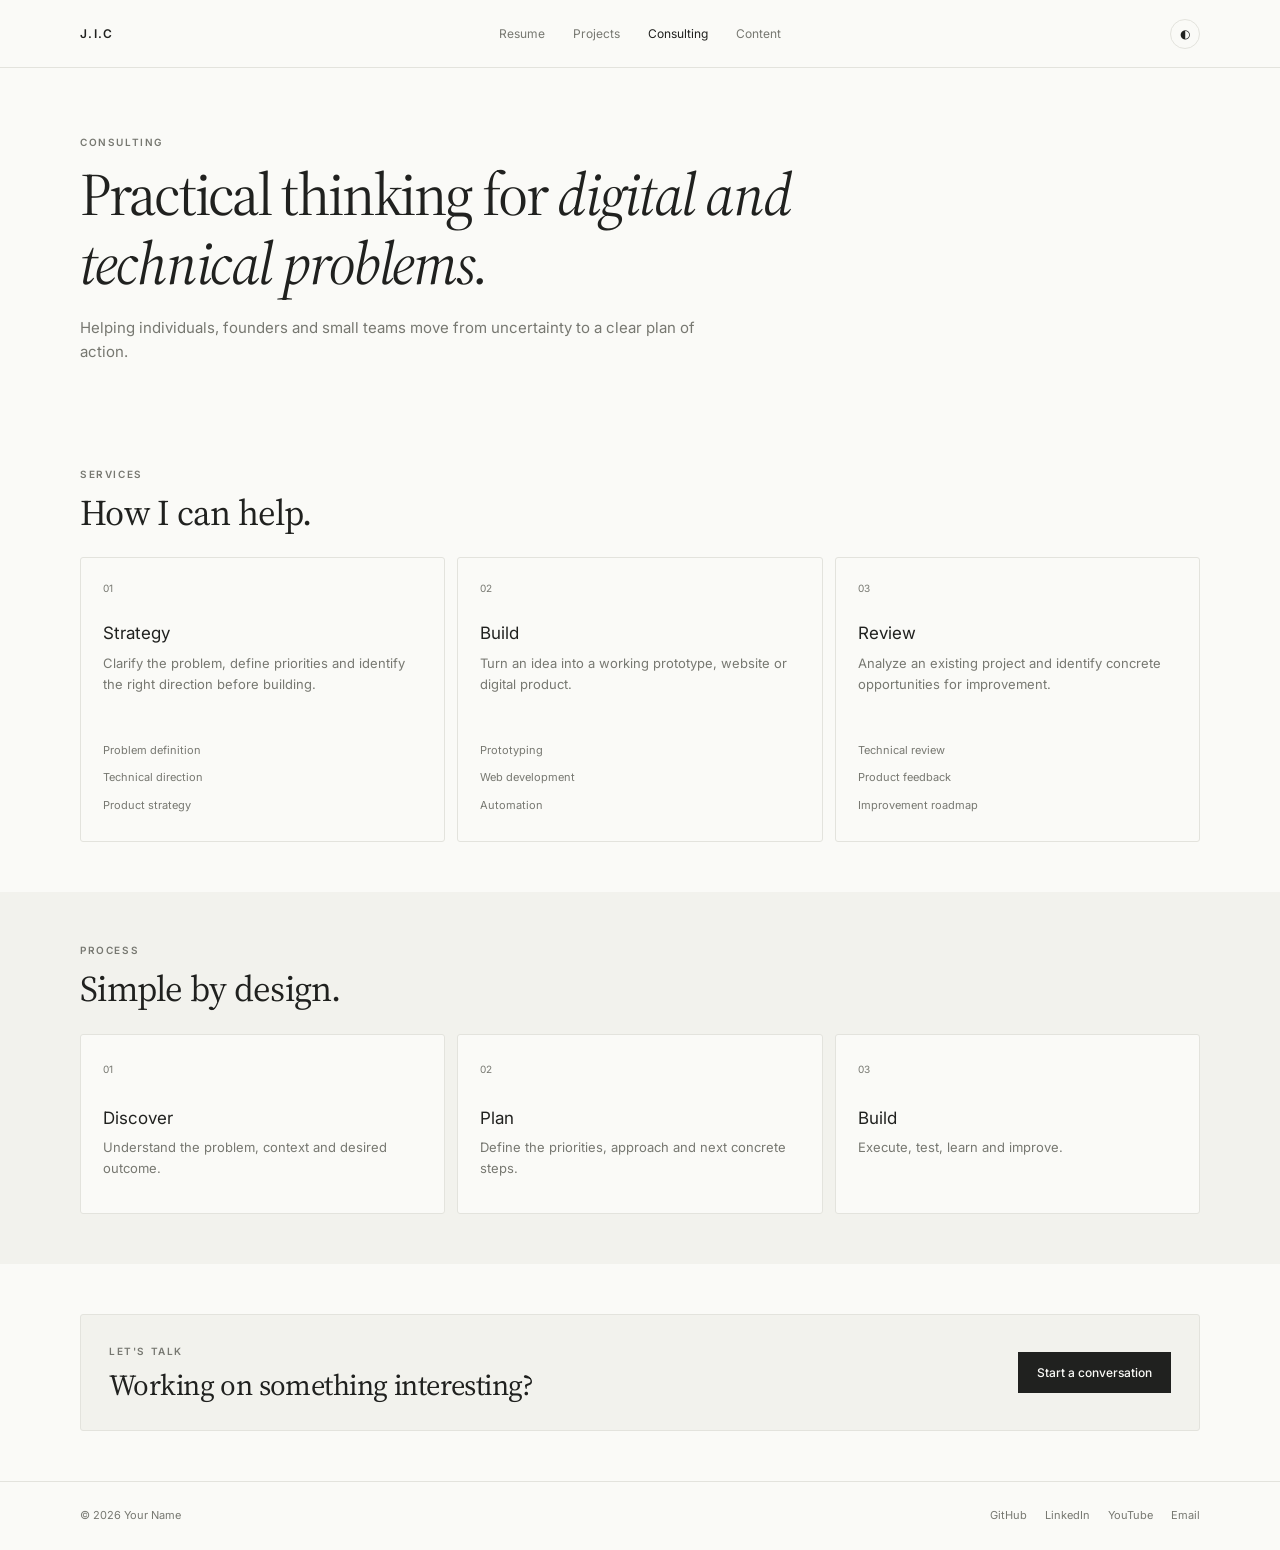
==== commit b8f5ee74: "Update logo name from 'YOUR NAME' to 'J.I.C'" ====
--- a/consulting.html
+++ b/consulting.html
@@ -19,7 +19,7 @@
   <div class="container nav-inner">
 
     <a href="index.html" class="logo">
-      YOUR NAME
+      J.I.C
     </a>
 
     <nav class="main-nav">
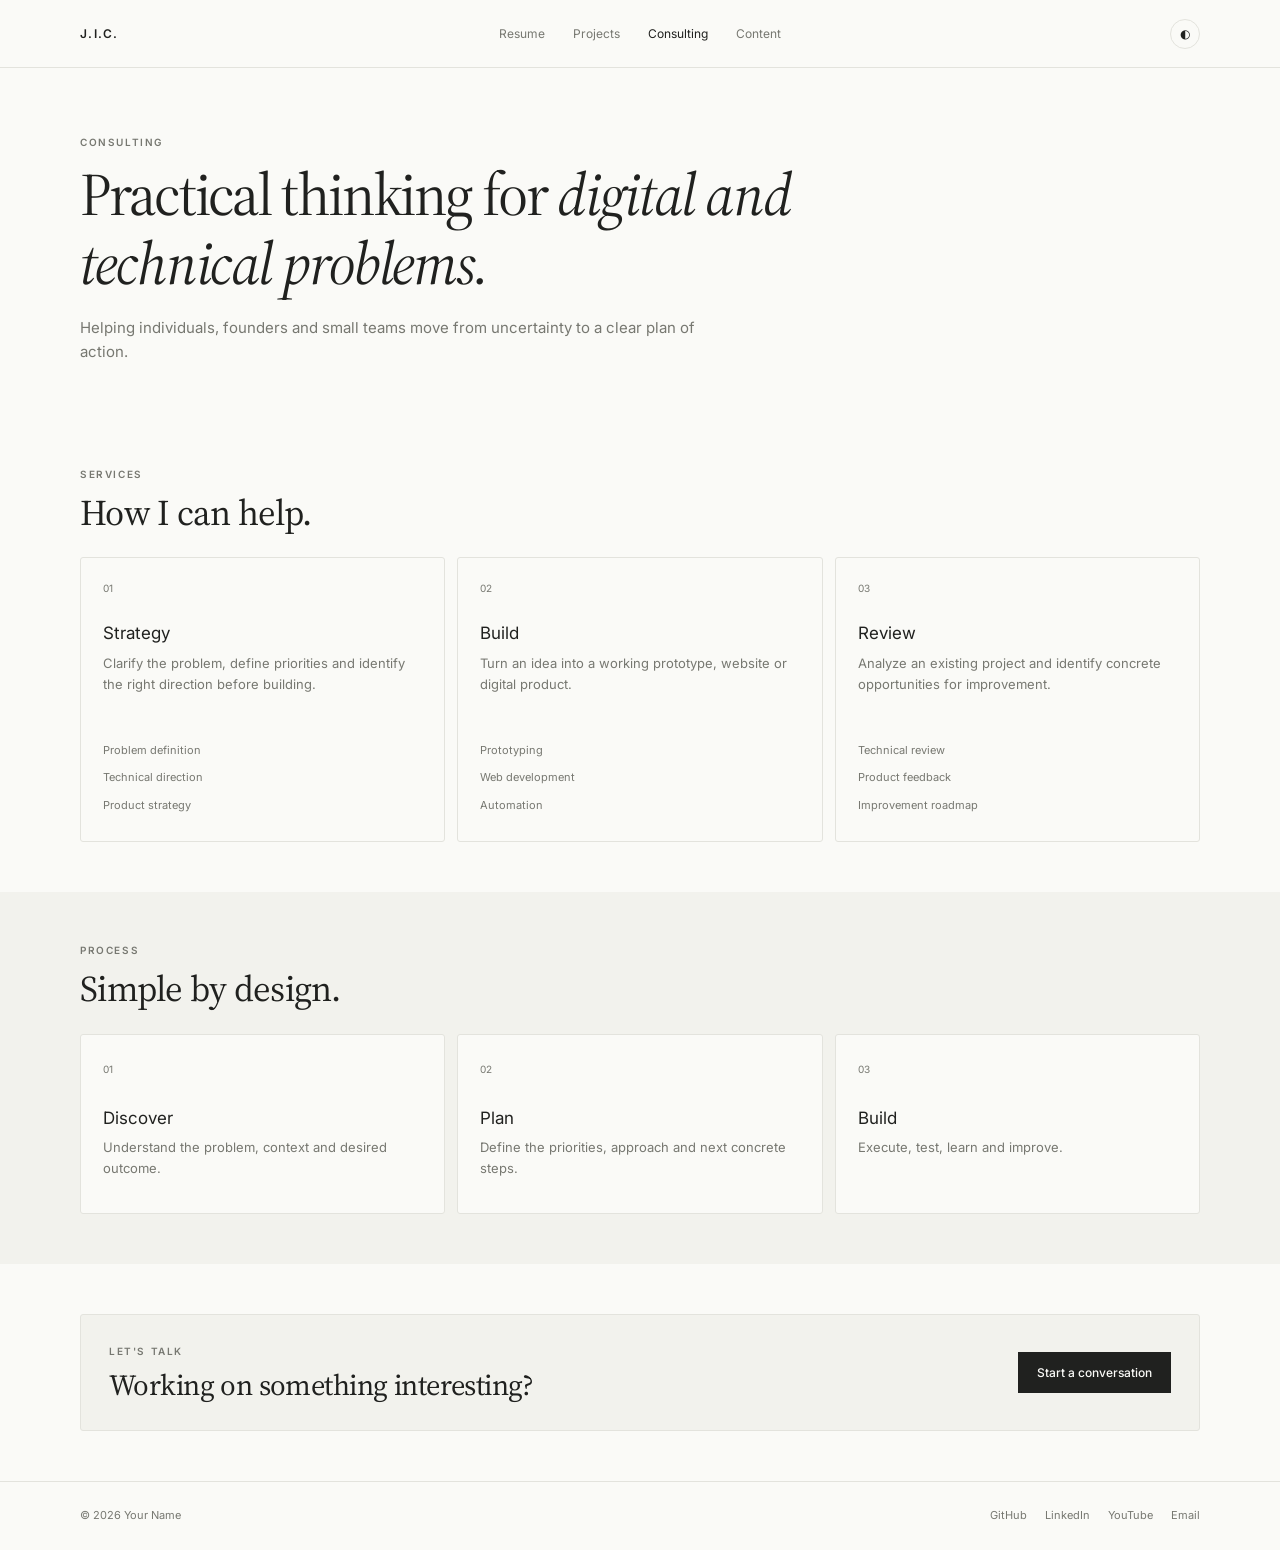
==== commit 480b881d: "Fix logo text by adding a period" ====
--- a/consulting.html
+++ b/consulting.html
@@ -19,7 +19,7 @@
   <div class="container nav-inner">
 
     <a href="index.html" class="logo">
-      J.I.C
+      J.I.C.
     </a>
 
     <nav class="main-nav">
